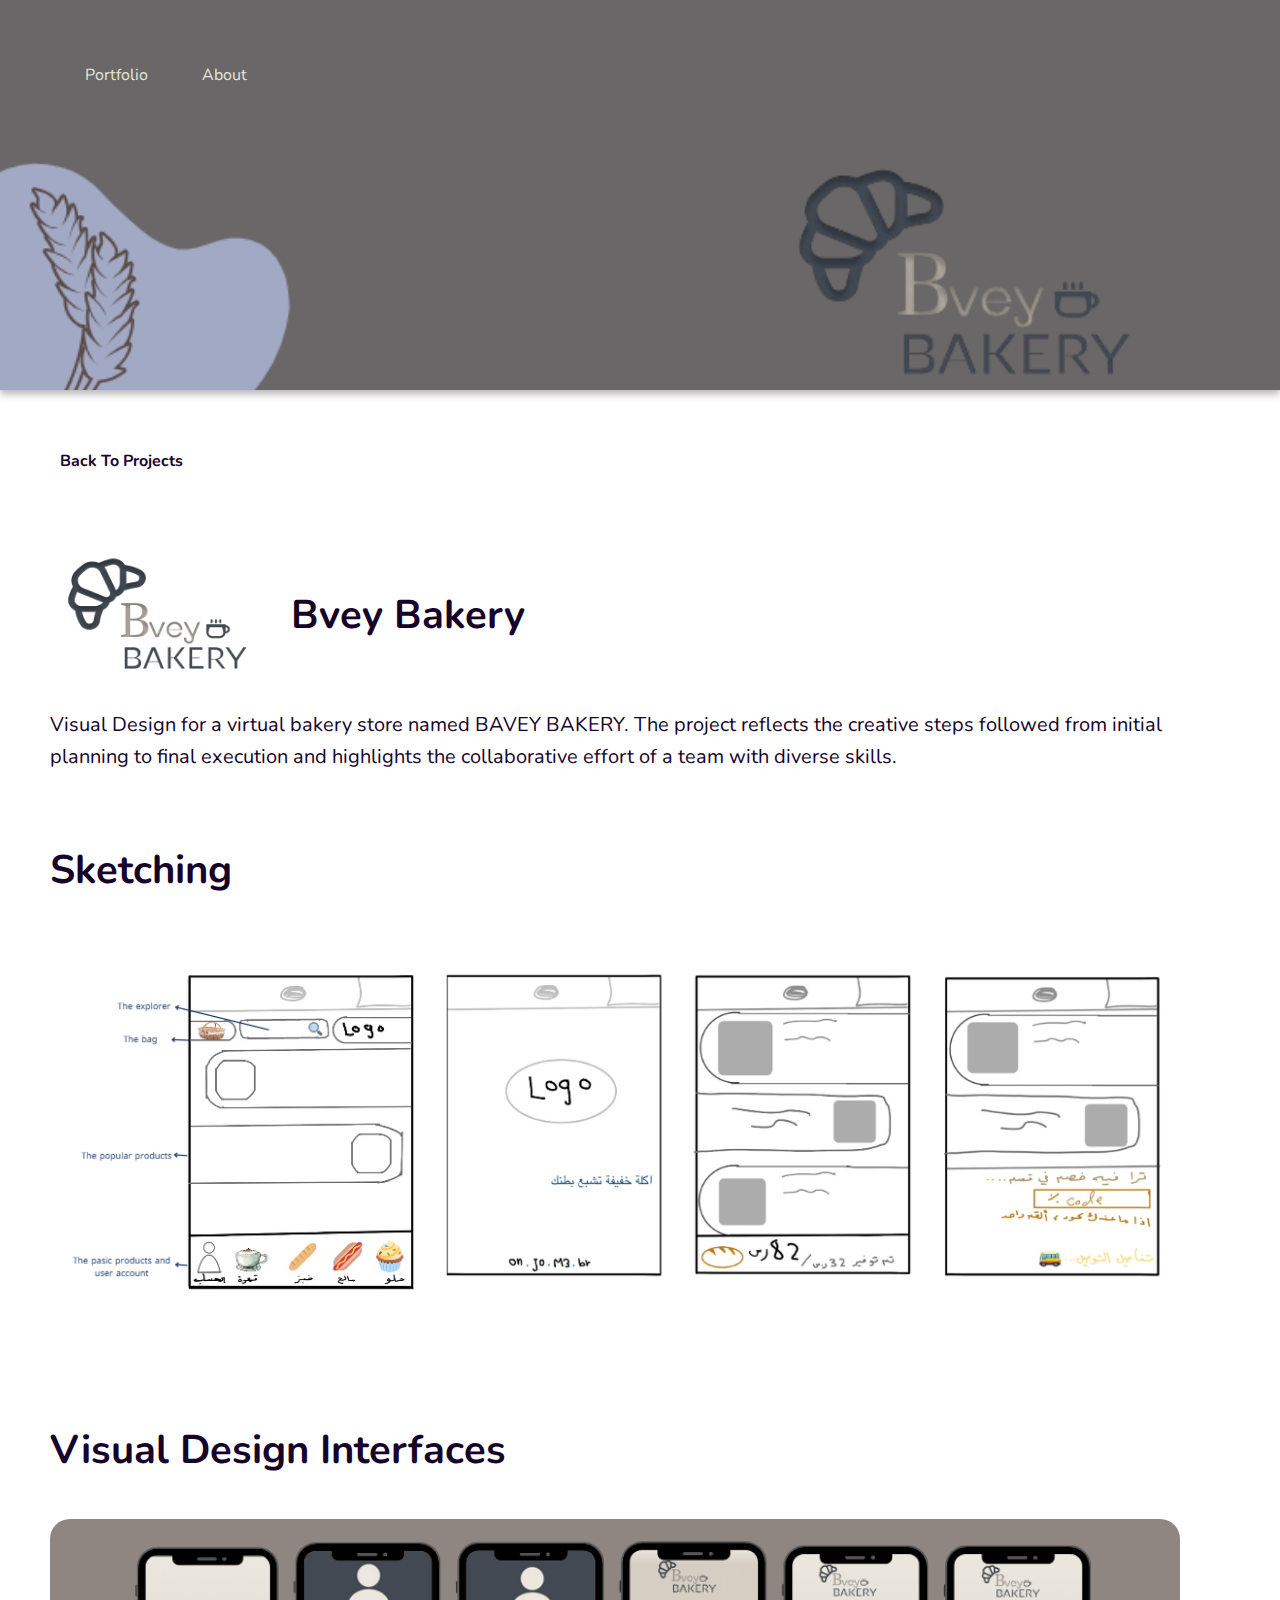
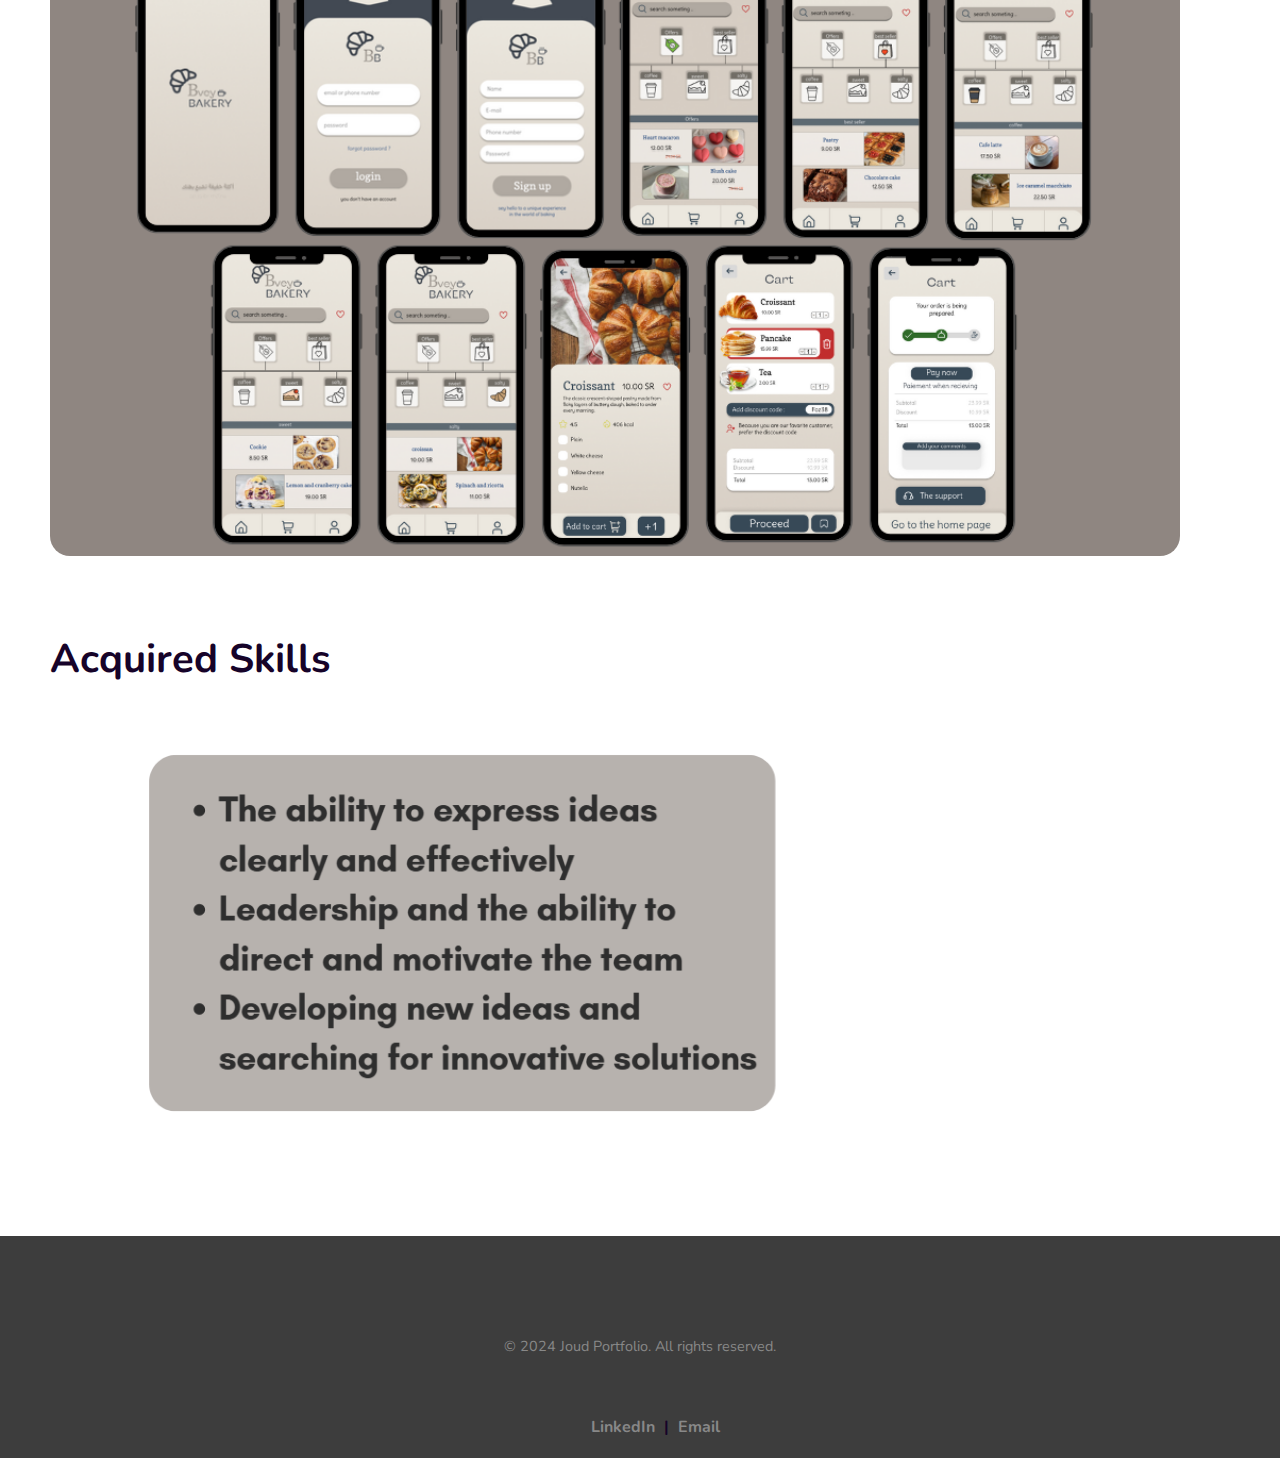
==== bavey.html @ df113c8e "Add files via upload" ====
<!DOCTYPE html>
<html lang="en">
<head>
    <meta charset="UTF-8">
    <meta name="viewport" content="width=device-width, initial-scale=1.0">
    <title>Portfolio</title>
    <link rel="stylesheet" href="styles.css">

    <link rel="preconnect" href="https://fonts.googleapis.com">
<link rel="preconnect" href="https://fonts.gstatic.com" crossorigin>
<link href="https://fonts.googleapis.com/css2?family=Caveat:wght@400..700&family=IBM+Plex+Sans+Arabic:wght@100;200;300;400;500;600;700&family=Nunito:ital,wght@0,200..1000;1,200..1000&family=Quicksand:wght@300..700&family=Sour+Gummy:ital,wght@0,100..900;1,100..900&display=swap" rel="stylesheet">

<link rel="preconnect" href="https://fonts.googleapis.com">
<link rel="preconnect" href="https://fonts.gstatic.com" crossorigin>
<link href="https://fonts.googleapis.com/css2?family=Caveat:wght@400..700&family=IBM+Plex+Sans+Arabic:wght@100;200;300;400;500;600;700&family=Quicksand:wght@300..700&family=Sour+Gummy:ital,wght@0,100..900;1,100..900&display=swap" rel="stylesheet">

<style>
    .bac{

    background-image: url(img/bavbc.png);  /*رابط صورة الخلفية */
    background-repeat: no-repeat;
    background-size: cover;
    text-align: center;
    padding: 50px 20px;
    height: 290px;
    box-shadow: 0px 4px 8px rgba(0, 0, 0, 0.3);
}
</style>

</head>
<body>

    <header class="bac">

        <nav class="navbar">
            <ul>
          <li><a href="index.html">Portfolio</a></li>
          <li><a href="about.html">About</a></li>
          
      </ul></nav>

    </header>

    <main>
        <div class="social-links">
            <a href="index.html">  Back To Projects </a> 
        </div>

    <section class="pro">
        <div class="title">
        <img src="img/logobav.png" alt="Watt logo" class="logo" style="width: 20%;">
        <h1>Bvey Bakery</h1>
       </div>
        
        <p class="desc">Visual Design for a virtual bakery store named BAVEY BAKERY.
            The project reflects the creative steps followed from initial planning to final execution and highlights the
             collaborative effort of a team with diverse skills.</p>
    </section>

    <section class="pro">
        <div class="title">
        <h1>Sketching</h1>
       </div>
        <img src="img/skbv.png" alt="Sketching" style="width: 100%; border-radius: 20px;">
        
    </section>

    <section class="pro">
        <div class="title">
        <h1>Visual Design Interfaces</h1>
       </div> <br>
        <img src="img/uibv.png" alt="Visual Design Interfaces" style="width: 100%; border-radius: 20px;">
    
    </section>

    <section class="pro">
        <div class="title">
        <h1>Acquired Skills</h1>
       </div>
        <img src="img/asbv.png" alt="acquired skills" style="width: 70%; border-radius: 20px;">
      
    </section>

    <section class="pro">

    </section>
    
    </main>
    <footer class="footer">
        <div class="container">
            <p>&copy; 2024 Joud Portfolio. All rights reserved.</p>
            <div class="social-links">
                
                <a href="https://www.linkedin.com/in/joud-alshaikh-b85b61273">LinkedIn</a> | 
                <a href="mailto:joudalshaikh24@gmail.com">Email</a>
            </div>
        </div>
    </footer>

</body>
</html>
---- styles.css ----
/* إعدادات أساسية */

body {
    margin: 0;
    padding: 0;
    background-color: #ffffff;
    color: #160329 ;
    font-family: "Nunito", sans-serif;
}

/* قسم الهيدر */
.hero-section {
    background-image: url(img/background.jpg); /* رابط صورة الخلفية */
    background-repeat: no-repeat;
    background-size: cover;
    text-align: center;
    padding: 50px 20px;
    height: 470px;
    box-shadow: 0px 4px 8px rgba(0, 0, 0, 0.3);
}

.hero-section h1 {
    font-size: 40px;
    margin-bottom: 10px;
    margin-left: 170px;
    margin-right: 170px;
    color: #ffffff;
    font-family: "Caveat", cursive;
}

.navbar{
    width: 100%;
    display: flex;
    align-items: center;
    justify-content: space-between;
    border-bottom: 10cm;
    border-color: #ffffff;
    height: 50px;
}

.navbar a {
        color: #e4e6d9;

    }
a{
color: #000;
    text-decoration: none;
}

li{
    list-style-type: none;
}


.navbar ul li{
    display: inline-block;
    margin: 0 25px;
    position: relative;
}

.navbar ul li:hover {
background: rgba(255, 255, 255, 0.3);
padding: 5px 10px;
border-radius: 10px;
}

.container { 
   padding-top: 80px;
}

.project-btn {
    background: none;
    color: white;
    border-color: white;
    padding: 10px 20px;
    font-size: 40pm;
    cursor: pointer;
    border-radius: 5px;
    margin-top: 40px;
}

.project-btn:hover {
    background-color: #e6bbff;
    border: #e6bbff;
    color: #160329;
}
.project-btn a{
    color: #ffffff;
}

.project-btn:hover a {
    background-color: #e6bbff;
    border: #e6bbff;
    color: #160329;
}

/* قسم العمل */
.portfolio {
    text-align: center;
    padding: 30px 20px;
}

.portfolio h2 {
    margin-bottom: 20px;
    font-size: 1.8rem;
}

.work-grid {
    display: grid;
    grid-template-columns: repeat(auto-fit, minmax(250px, 1fr));
    gap: 20px;
    margin: 0 auto;
    max-width: 1000px;
}

.work-item {
    position: relative;
    overflow: hidden;
    border-radius: 5px;
    cursor: pointer;
    box-shadow: 0px 4px 8px rgba(0, 0, 0, 0.3);
}

.work-item img {
    width: 100%;
    height: auto;
    display: block;
    transition: transform 0.3s ease;
}

.work-item:hover img {
    transform: scale(1.1);
}

.work-overlay {
    position: absolute;
    bottom: 0;
    left: 0;
    right: 0;
    background: rgba(0, 0, 0, 0.7);
    color: white;
    padding: 20px;
    text-align: center;
    transform: translateY(100%);
    transition: transform 0.3s ease;
}

.work-item:hover .work-overlay {
    transform: translateY(0);
}

.work-overlay h3 {
    margin: 0;
    font-size: 1.2rem;
}

.work-overlay p {
    margin: 5px 0 0;
    font-size: 0.9rem;
}

/*صفحات المشروع*/



.social-links{
margin-top: 60px;
margin-left: 30px;
font-weight: bold;
}

 .social-links a {
    color: #160329;
    text-decoration: none;
    margin-top: 90px;
    margin-left: 30px;
}

 .social-links a:hover {
    color: #4E2A81;
    text-decoration: underline;
    
}
.pro{
    margin-left: 50px;
    margin-right: 100px;
    margin-top: 70px;
}

.logo{
    width: 100px;
    height: auto;
}

.title{
    display: flex;
    align-items: center;
    gap: 15px;
    margin-bottom: 20px;
    float: none;
    font-size: 30px;
}

.title h1 {
    margin: 0;
    font-size: 40px ;
    font-weight: bold;
}

.desc {
 font-size: 20px;
 line-height: 1.6;
}
 
.fid img {
    width: 60%;
    height: auto;
    display: block; 
}
 
.fll{
    margin-right: 30px;
}


/* قسم الفوتر */
.footer {
    background-color: #111111d0;
    padding: 20px 0;
    text-align: center;
}

.footer p {
    margin: 0;
    font-size: 0.9rem;
    color: #888;
}

.footer .social-links a {
    color: #888;
    text-decoration: none;
    margin: 0 5px;
}

.footer .social-links a:hover {
    color: white;
}
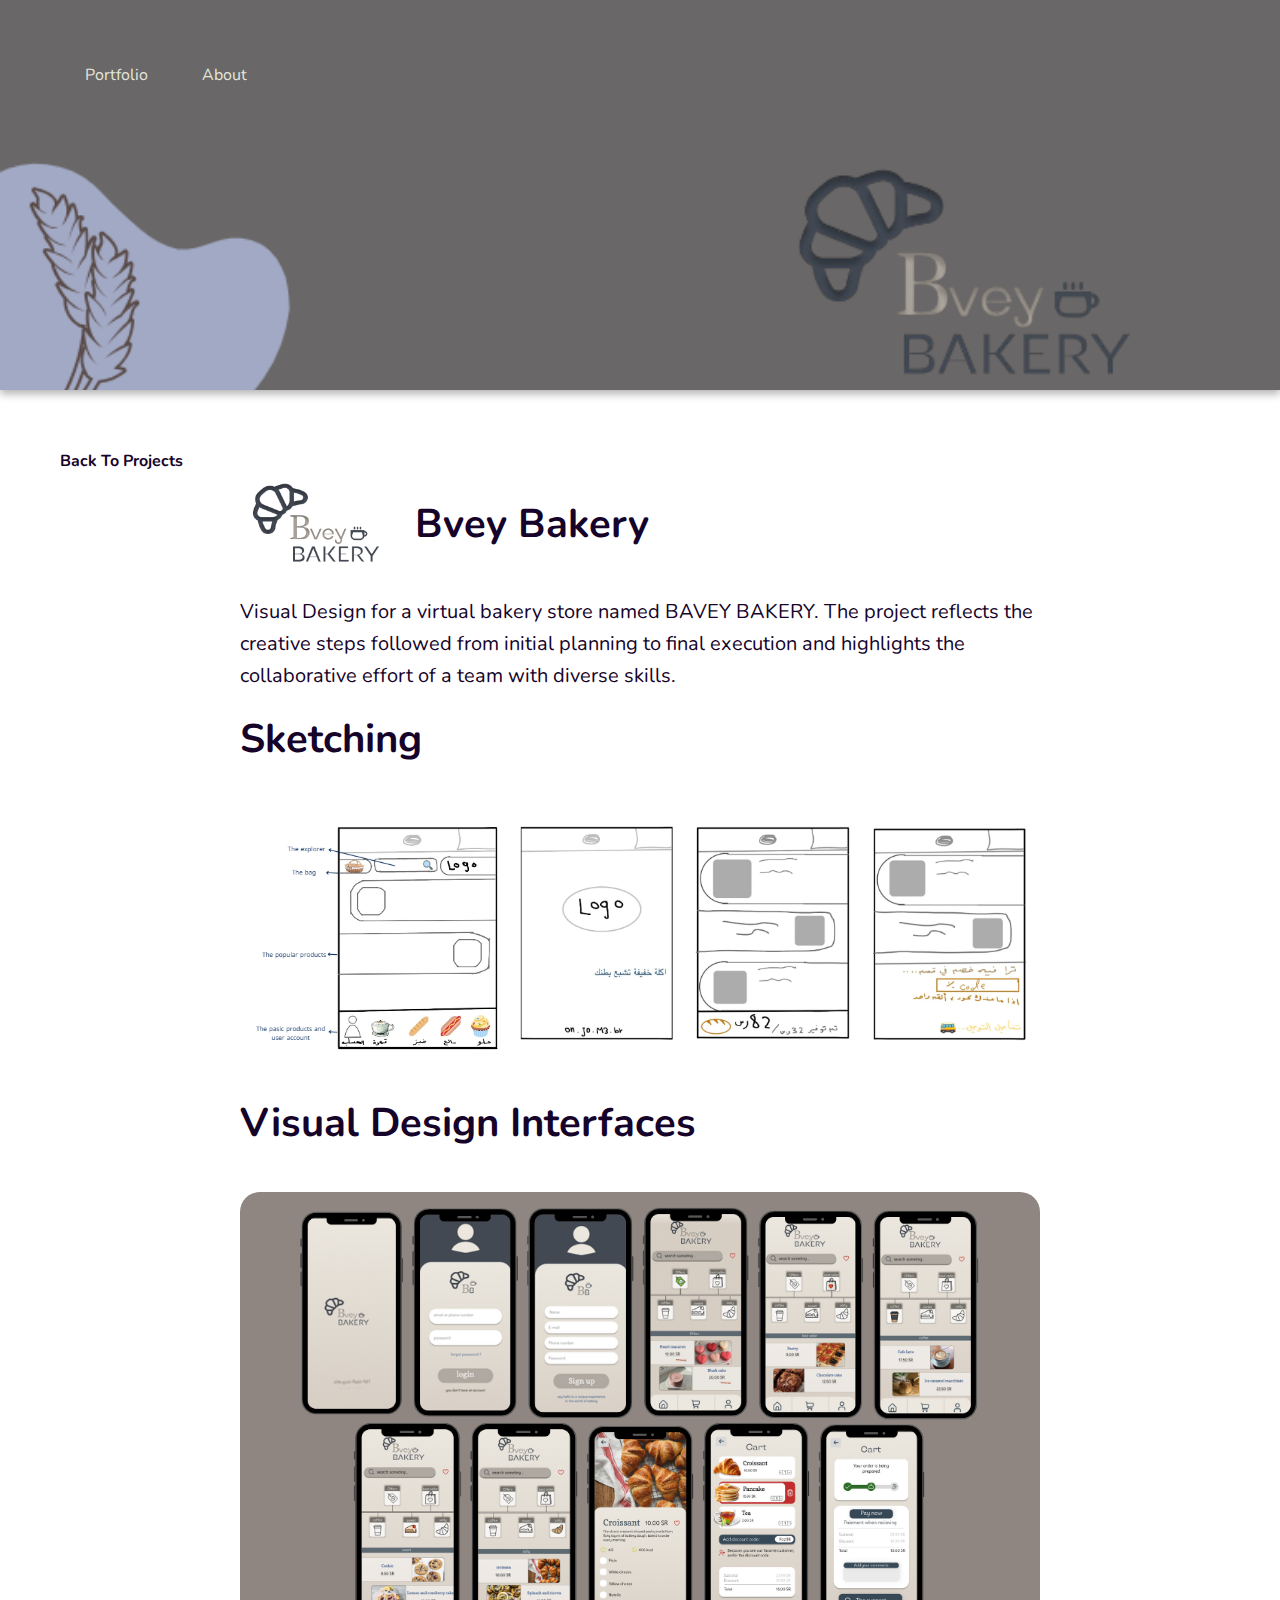
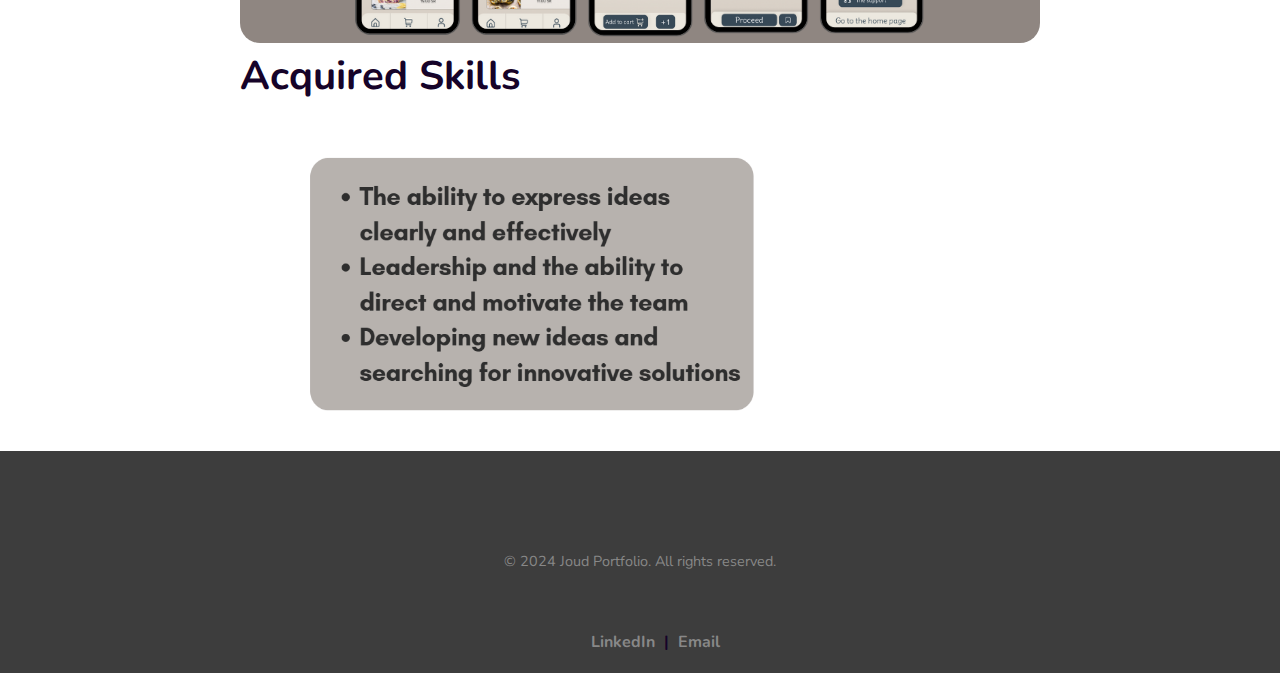
==== commit e2d2a73c: "Update bavey.html" ====
--- a/bavey.html
+++ b/bavey.html
@@ -25,6 +25,72 @@
     height: 290px;
     box-shadow: 0px 4px 8px rgba(0, 0, 0, 0.3);
 }
+
+    
+@media (max-width: 768px) {
+    /* الصور في الأقسام */
+    .pro img {
+        width: 90%; /* اجعل الصور أكبر ولكن مع ترك مسافة للحواف */
+        max-width: 100%; /* منع تجاوز الحدود */
+        margin: 20px auto; /* توسيط الصور */
+        border-radius: 15px; /* تحسين مظهر الصور */
+    }
+
+    .fid img {
+        width: 90%; /* نفس المبدأ للصور داخل الأقسام */
+        margin: 20px 0;
+    }
+
+    /* تكبير الأقسام */
+    .pro {
+        margin: 30px auto; /* توفير مساحة بين الأقسام */
+        width: 95%; /* عرض القسم الكامل تقريبًا */
+    }
+
+    /* تكبير العناوين */
+    .title h1 {
+        font-size: 26px; /* تكبير النصوص لتشبه الويب */
+    }
+
+    .title img {
+        width: 120px; /* تكبير الشعارات في العنوان */
+    }
+
+    /* النصوص */
+    .desc,
+    .pro p {
+        font-size: 18px; /* تكبير النصوص لتكون مقروءة */
+        line-height: 1.8; /* تحسين المسافات بين الأسطر */
+    }
+
+    /* تحسين تنسيق الشبكة */
+    .social-links a {
+        font-size: 18px; /* تكبير الروابط الاجتماعية */
+        margin: 10px; /* زيادة المسافات بين الروابط */
+    }
+}
+
+@media (max-width: 768px) {
+    .navbar ul {
+        justify-content: space-around; /* توزيع العناصر بشكل متساوٍ */
+    }
+
+    .navbar ul li {
+        margin: 0 15px; /* تقليل التباعد الجانبي */
+    }
+}
+
+@media (max-width: 768px) {
+    img {
+        max-width: 100%; /* منع تجاوز الصور لعرض الشاشة */
+        height: auto; /* الحفاظ على نسب الصور */
+    }
+}
+.pro {
+    max-width: 800px; /* لا تتجاوز العرض */
+    margin: auto; /* توسيط الأقسام */
+}
+
 </style>
 
 </head>
@@ -98,4 +164,4 @@
     </footer>
 
 </body>
-</html>+</html>
